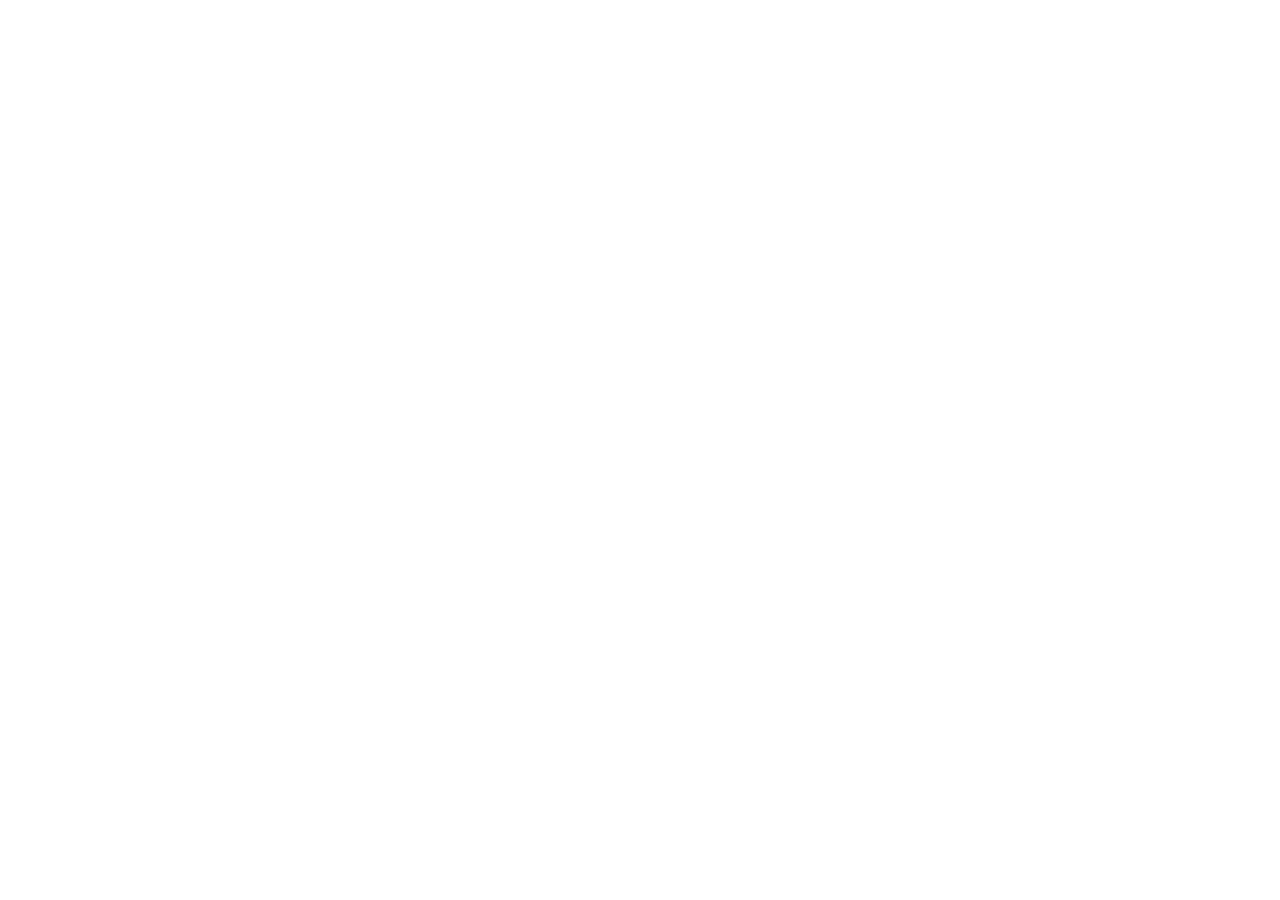
==== index.html @ 273b1010 "first commit" ====
<!DOCTYPE html>
<html lang="en">
<head>
    <meta charset="UTF-8">
    <meta name="viewport" content="width=device-width, initial-scale=1.0">
    <title>Barbearia João Angeiras</title>
</head>
<body>
    
</body>
</html>
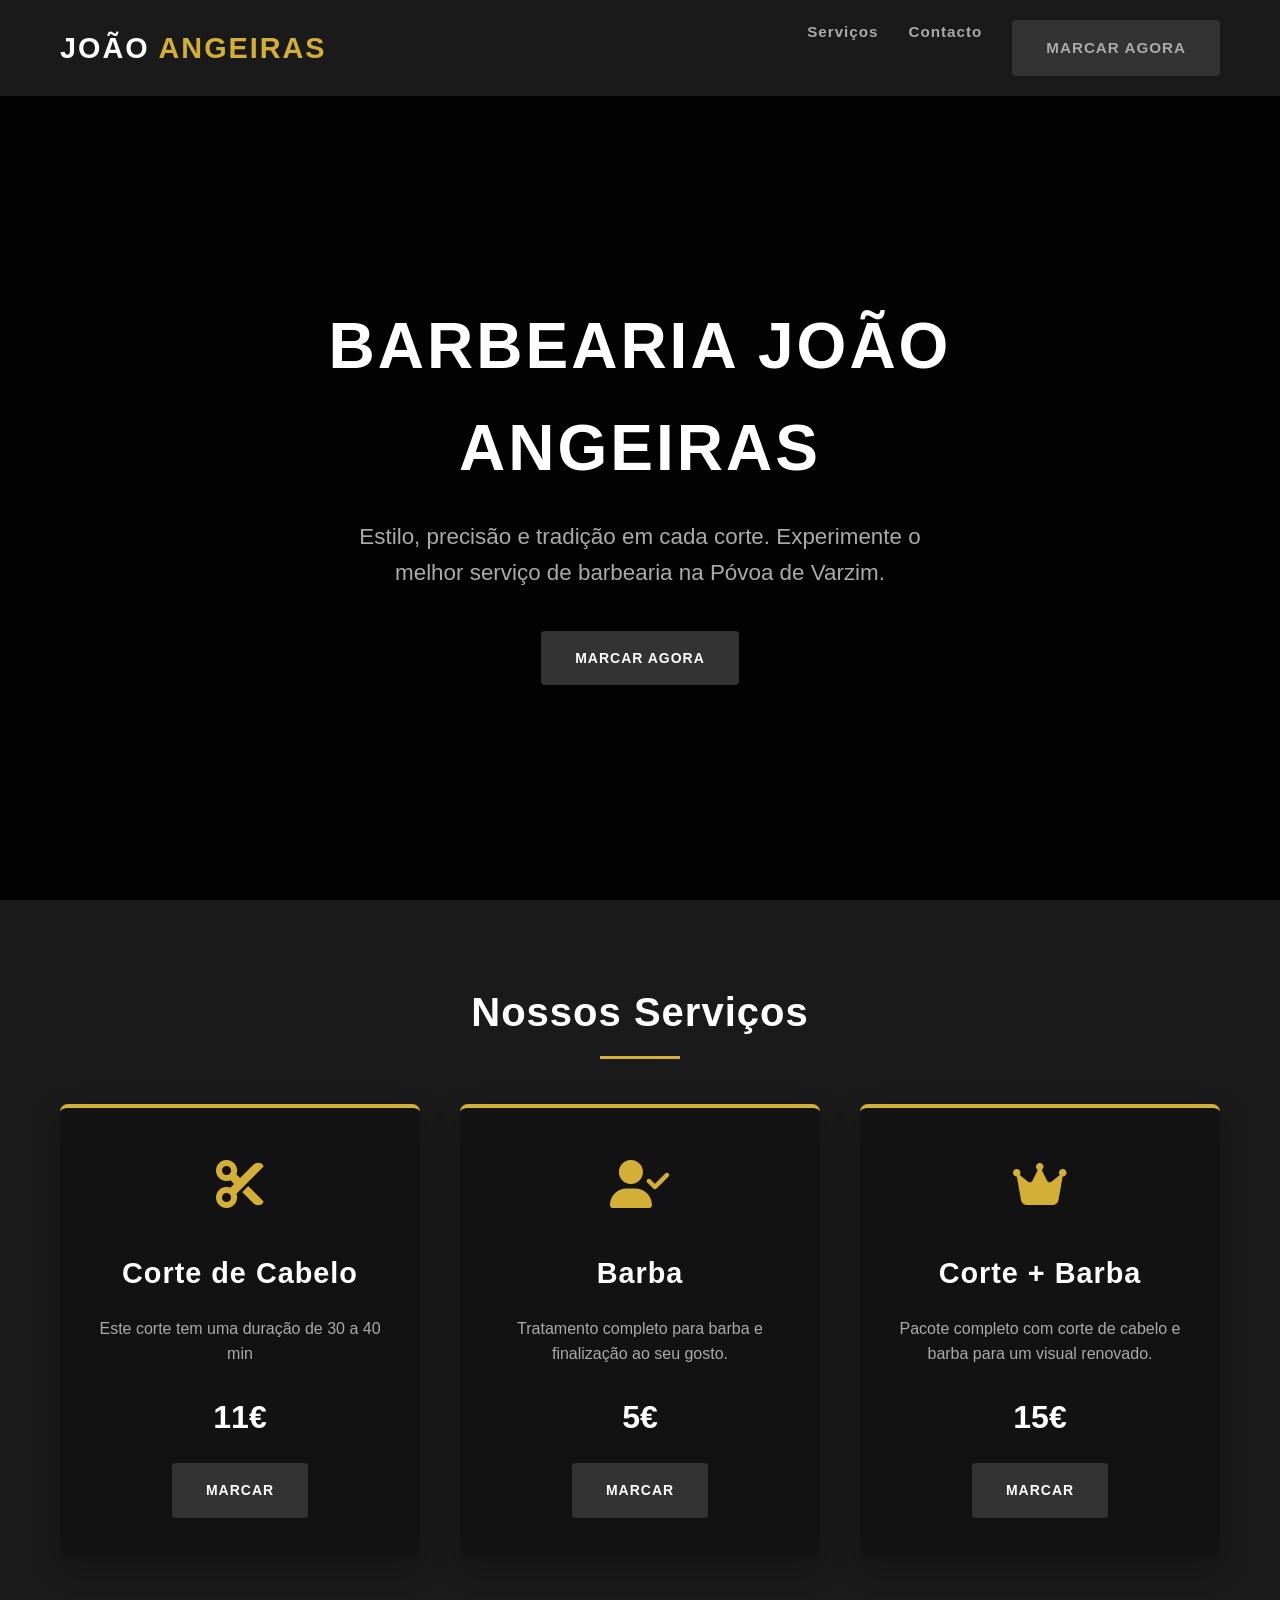
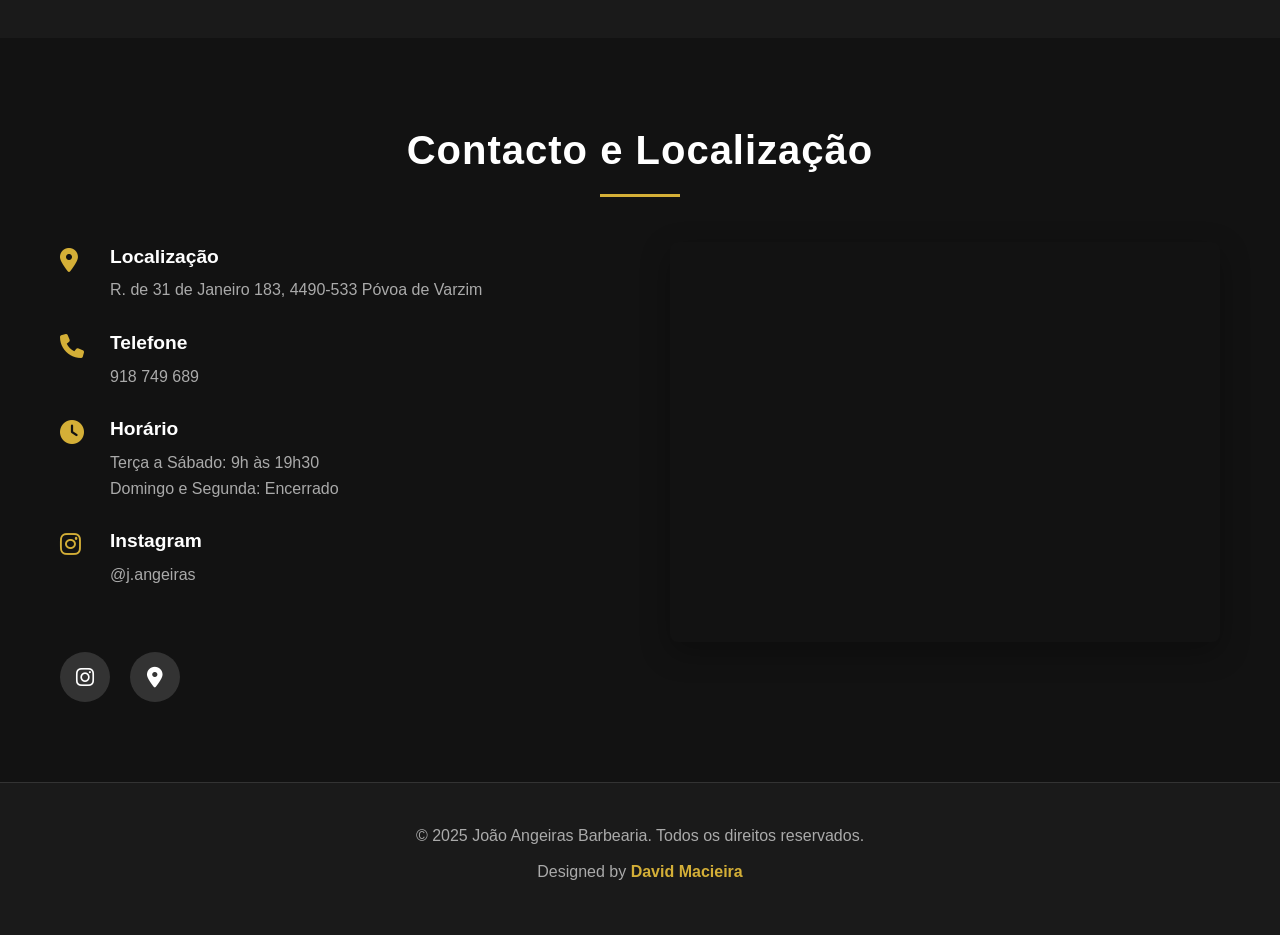
==== commit 75557788: "front end quase prompt" ====
--- a/index.html
+++ b/index.html
@@ -1,11 +1,598 @@
 <!DOCTYPE html>
-<html lang="en">
+<html lang="pt-PT">
 <head>
-    <meta charset="UTF-8">
-    <meta name="viewport" content="width=device-width, initial-scale=1.0">
-    <title>Barbearia João Angeiras</title>
+  <meta charset="UTF-8">
+  <meta name="viewport" content="width=device-width, initial-scale=1.0">
+  <link rel="stylesheet" href="https://cdnjs.cloudflare.com/ajax/libs/font-awesome/6.4.0/css/all.min.css">
+  <title>João Angeiras - Barbearia Premium</title>
+  <style>
+    /* Reset e estilos gerais */
+    * {
+      margin: 0;
+      padding: 0;
+      box-sizing: border-box;
+      font-family: 'Segoe UI', Tahoma, Geneva, Verdana, sans-serif;
+    }
+
+    :root {
+      --primary-black: #121212;
+      --secondary-black: #1a1a1a;
+      --accent-gray: #333333;
+      --light-gray: #555555;
+      --text-gray: #aaaaaa;
+      --pure-white: #ffffff;
+      --gold-accent: #d4af37;
+    }
+
+    html {
+      scroll-behavior: smooth;
+    }
+
+    body {
+      background-color: var(--primary-black);
+      color: var(--pure-white);
+      line-height: 1.6;
+      overflow-x: hidden;
+    }
+
+    h1, h2, h3 {
+      font-weight: 700;
+      letter-spacing: 1px;
+    }
+
+    section {
+      padding: 80px 20px;
+    }
+
+    .container {
+      max-width: 1200px;
+      margin: 0 auto;
+      padding: 0 20px;
+    }
+
+    .btn {
+      display: inline-block;
+      background-color: var(--accent-gray);
+      color: var(--pure-white);
+      padding: 14px 32px;
+      border-radius: 4px;
+      text-decoration: none;
+      font-weight: 600;
+      letter-spacing: 1px;
+      transition: all 0.3s ease;
+      border: 2px solid transparent;
+      text-transform: uppercase;
+      font-size: 14px;
+    }
+
+    .btn:hover {
+      background-color: var(--pure-white);
+      color: var(--primary-black);
+      transform: translateY(-3px);
+      box-shadow: 0 10px 20px rgba(0, 0, 0, 0.2);
+    }
+
+    .section-title {
+      text-align: center;
+      margin-bottom: 60px;
+      position: relative;
+      font-size: 2.5rem;
+    }
+
+    .section-title::after {
+      content: '';
+      position: absolute;
+      width: 80px;
+      height: 3px;
+      background-color: var(--gold-accent);
+      bottom: -15px;
+      left: 50%;
+      transform: translateX(-50%);
+    }
+
+    /* Navbar */
+    nav {
+      background-color: var(--secondary-black);
+      position: fixed;
+      top: 0;
+      width: 100%;
+      z-index: 1000;
+      box-shadow: 0 4px 12px rgba(0, 0, 0, 0.1);
+    }
+
+    nav .container {
+      display: flex;
+      justify-content: space-between;
+      align-items: center;
+      padding: 20px;
+    }
+
+    .logo {
+      font-size: 1.8rem;
+      font-weight: 700;
+      color: var(--pure-white);
+      text-decoration: none;
+      letter-spacing: 2px;
+    }
+
+    .logo span {
+      color: var(--gold-accent);
+    }
+
+    .nav-links {
+      display: flex;
+      gap: 30px;
+    }
+
+    .nav-links a {
+      color: var(--text-gray);
+      text-decoration: none;
+      font-weight: 600;
+      letter-spacing: 1px;
+      transition: color 0.3s ease;
+      font-size: 0.95rem;
+    }
+
+    .nav-links a:hover {
+      color: var(--pure-white);
+    }
+
+    .mobile-menu-btn {
+      display: none;
+      background: none;
+      border: none;
+      color: var(--pure-white);
+      font-size: 1.5rem;
+      cursor: pointer;
+    }
+
+    /* Header/Hero */
+    header {
+      background: linear-gradient(rgba(0, 0, 0, 0.85), rgba(0, 0, 0, 0.9)), 
+                  url('https://images.unsplash.com/photo-1585747860715-2ba37e788b70?ixlib=rb-4.0.3&ixid=M3wxMjA3fDB8MHxwaG90by1wYWdlfHx8fGVufDB8fHx8fA%3D%3D&auto=format&fit=crop&w=1474&q=80');
+      background-size: cover;
+      background-position: center;
+      height: 100vh;
+      display: flex;
+      align-items: center;
+      justify-content: center;
+      text-align: center;
+      padding-top: 80px;
+    }
+
+    .hero-content {
+      max-width: 800px;
+      padding: 0 20px;
+    }
+
+    .hero-content h1 {
+      font-size: 4rem;
+      margin-bottom: 20px;
+      letter-spacing: 3px;
+      text-transform: uppercase;
+    }
+
+    .hero-content p {
+      font-size: 1.4rem;
+      color: var(--text-gray);
+      margin-bottom: 40px;
+      max-width: 600px;
+      margin-left: auto;
+      margin-right: auto;
+    }
+
+    /* Serviços */
+    #servicos {
+      background-color: var(--secondary-black);
+    }
+
+    .services-grid {
+      display: grid;
+      grid-template-columns: repeat(auto-fit, minmax(300px, 1fr));
+      gap: 40px;
+    }
+
+    .service-card {
+      background-color: var(--primary-black);
+      border-radius: 8px;
+      overflow: hidden;
+      transition: transform 0.4s ease;
+      box-shadow: 0 10px 30px rgba(0, 0, 0, 0.2);
+      text-align: center;
+      padding: 40px 30px;
+      border-top: 4px solid var(--gold-accent);
+    }
+
+    .service-card:hover {
+      transform: translateY(-15px);
+    }
+
+    .service-icon {
+      font-size: 3rem;
+      color: var(--gold-accent);
+      margin-bottom: 25px;
+    }
+
+    .service-card h3 {
+      font-size: 1.8rem;
+      margin-bottom: 20px;
+    }
+
+    .service-card p {
+      color: var(--text-gray);
+      margin-bottom: 25px;
+    }
+
+    .service-price {
+      font-size: 2rem;
+      color: var(--pure-white);
+      font-weight: 700;
+      margin-bottom: 20px;
+    }
+
+    /* Contato */
+    #contato {
+      background-color: var(--primary-black);
+    }
+
+    .contact-wrapper {
+      display: grid;
+      grid-template-columns: repeat(auto-fit, minmax(300px, 1fr));
+      gap: 60px;
+    }
+
+    .contact-info {
+      display: flex;
+      flex-direction: column;
+      gap: 25px;
+    }
+
+    .contact-item {
+      display: flex;
+      align-items: flex-start;
+      gap: 20px;
+    }
+
+    .contact-icon {
+      font-size: 1.5rem;
+      color: var(--gold-accent);
+      width: 30px;
+    }
+
+    .contact-text h4 {
+      margin-bottom: 5px;
+      font-size: 1.2rem;
+    }
+
+    .contact-text p {
+      color: var(--text-gray);
+    }
+
+    .map-container {
+      border-radius: 8px;
+      overflow: hidden;
+      box-shadow: 0 10px 30px rgba(0, 0, 0, 0.3);
+      height: 400px;
+    }
+
+    .map-container iframe {
+      width: 100%;
+      height: 100%;
+      border: none;
+    }
+
+    .social-links {
+      display: flex;
+      gap: 20px;
+      margin-top: 40px;
+    }
+
+    .social-links a {
+      display: inline-flex;
+      align-items: center;
+      justify-content: center;
+      width: 50px;
+      height: 50px;
+      background-color: var(--accent-gray);
+      border-radius: 50%;
+      color: var(--pure-white);
+      font-size: 1.3rem;
+      transition: all 0.3s ease;
+      text-decoration: none;
+    }
+
+    .social-links a:hover {
+      background-color: var(--gold-accent);
+      transform: translateY(-5px);
+    }
+
+    /* Footer */
+    footer {
+      background-color: var(--secondary-black);
+      padding: 40px 20px;
+      text-align: center;
+      border-top: 1px solid var(--accent-gray);
+    }
+
+    footer p {
+      color: var(--text-gray);
+      margin-bottom: 10px;
+    }
+
+    footer a {
+      color: var(--gold-accent);
+      text-decoration: none;
+      font-weight: 600;
+      transition: color 0.3s ease;
+    }
+
+    footer a:hover {
+      color: var(--pure-white);
+      text-decoration: underline;
+    }
+
+    /* Responsividade */
+    @media (max-width: 992px) {
+      .hero-content h1 {
+        font-size: 3rem;
+      }
+
+      .section-title {
+        font-size: 2.2rem;
+      }
+    }
+
+    @media (max-width: 768px) {
+      .nav-links {
+        position: fixed;
+        top: 70px;
+        left: 0;
+        background-color: var(--secondary-black);
+        width: 100%;
+        flex-direction: column;
+        align-items: center;
+        padding: 20px 0;
+        gap: 0;
+        transform: translateY(-100%);
+        opacity: 0;
+        transition: all 0.3s ease;
+        box-shadow: 0 10px 15px rgba(0, 0, 0, 0.1);
+        z-index: 999;
+      }
+
+      .nav-links.active {
+        transform: translateY(0);
+        opacity: 1;
+      }
+
+      .nav-links a {
+        padding: 15px;
+        width: 100%;
+        text-align: center;
+        border-bottom: 1px solid var(--accent-gray);
+      }
+
+      .mobile-menu-btn {
+        display: block;
+      }
+
+      .hero-content h1 {
+        font-size: 2.5rem;
+      }
+
+      .hero-content p {
+        font-size: 1.2rem;
+      }
+
+      .section-title {
+        font-size: 2rem;
+      }
+
+      section {
+        padding: 60px 20px;
+      }
+    }
+
+    @media (max-width: 576px) {
+      .hero-content h1 {
+        font-size: 2rem;
+      }
+
+      .service-card {
+        padding: 30px 20px;
+      }
+
+      .contact-wrapper {
+        gap: 40px;
+      }
+    }
+  </style>
 </head>
 <body>
+  <!-- Navbar -->
+  <nav>
+    <div class="container">
+      <a href="#" class="logo">JOÃO <span>ANGEIRAS</span></a>
+      <button class="mobile-menu-btn" id="mobileMenuBtn">
+        <i class="fas fa-bars"></i>
+      </button>
+      <div class="nav-links" id="navLinks">
+        <a href="#servicos">Serviços</a>
+        <a href="#contato">Contacto</a>
+        <a href="#contato" class="btn">Marcar Agora</a>
+      </div>
+    </div>
+  </nav>
+
+  <!-- Hero / Cabeçalho -->
+  <header>
+    <div class="hero-content">
+      <h1>Barbearia João Angeiras</h1>
+      <p>Estilo, precisão e tradição em cada corte. Experimente o melhor serviço de barbearia na Póvoa de Varzim.</p>
+      <a href="#contato" class="btn">Marcar Agora</a>
+    </div>
+  </header>
+
+  <!-- Serviços -->
+  <section id="servicos">
+    <div class="container">
+      <h2 class="section-title">Nossos Serviços</h2>
+      <div class="services-grid">
+        <div class="service-card">
+          <div class="service-icon">
+            <i class="fas fa-cut"></i>
+          </div>
+          <h3>Corte de Cabelo</h3>
+          <p>Este corte tem uma duração de 30 a 40 min</p>
+          <div class="service-price">11€</div>
+          <a href="#contato" class="btn">Marcar</a>
+        </div>
+
+        <div class="service-card">
+          <div class="service-icon">
+            <i class="fas fa-user-check"></i>
+          </div>
+          <h3>Barba</h3>
+          <p>Tratamento completo para barba e finalização ao seu gosto.</p>
+          <div class="service-price">5€</div>
+          <a href="#contato" class="btn">Marcar</a>
+        </div>
+
+        <div class="service-card">
+          <div class="service-icon">
+            <i class="fas fa-crown"></i>
+          </div>
+          <h3>Corte + Barba</h3>
+          <p>Pacote completo com corte de cabelo e barba para um visual renovado.</p>
+          <div class="service-price">15€</div>
+          <a href="#contato" class="btn">Marcar</a>
+        </div>
+      </div>
+    </div>
+  </section>
+
+  <!-- Contato -->
+  <section id="contato">
+    <div class="container">
+      <h2 class="section-title">Contacto e Localização</h2>
+      <div class="contact-wrapper">
+        <div class="contact-info">
+          <div class="contact-item">
+            <div class="contact-icon">
+              <i class="fas fa-location-dot"></i>
+            </div>
+            <div class="contact-text">
+              <h4>Localização</h4>
+              <p>R. de 31 de Janeiro 183, 4490-533 Póvoa de Varzim</p>
+            </div>
+          </div>
+
+          <div class="contact-item">
+            <div class="contact-icon">
+              <i class="fas fa-phone"></i>
+            </div>
+            <div class="contact-text">
+              <h4>Telefone</h4>
+              <p>918 749 689</p>
+            </div>
+          </div>
+
+          <div class="contact-item">
+            <div class="contact-icon">
+              <i class="fas fa-clock"></i>
+            </div>
+            <div class="contact-text">
+              <h4>Horário</h4>
+              <p>Terça a Sábado: 9h às 19h30</p>
+              <p>Domingo e Segunda: Encerrado</p>
+            </div>
+          </div>
+
+          <div class="contact-item">
+            <div class="contact-icon">
+              <i class="fab fa-instagram"></i>
+            </div>
+            <div class="contact-text">
+              <h4>Instagram</h4>
+              <p>@j.angeiras</p>
+            </div>
+          </div>
+
+          <div class="social-links">
+            <a href="https://instagram.com/j.angeiras" target="_blank">
+              <i class="fab fa-instagram"></i>
+            </a>
+            <a href="https://maps.google.com/?q=R.+de+31+de+Janeiro+183,+4490-533+Póvoa+de+Varzim" target="_blank">
+              <i class="fas fa-map-marker-alt"></i>
+            </a>
+          </div>
+        </div>
+
+        <div class="map-container">
+          <!-- Mapa do Google Maps -->
+          <iframe src="https://www.google.com/maps/embed?pb=!1m18!1m12!1m3!1d2990.390245761615!2d-8.761722284320462!3d41.44417897925871!2m3!1f0!2f0!3f0!3m2!1i1024!2i768!4f13.1!3m3!1m2!1s0xd24449ecb6a9c9d%3A0x8d3c00c5b5a4e4b0!2sR.%20de%2031%20de%20Janeiro%20183%2C%204490-533%20P%C3%B3voa%20de%20Varzim!5e0!3m2!1spt-PT!2spt!4v1649788392348!5m2!1spt-PT!2spt" allowfullscreen="" loading="lazy"></iframe>
+        </div>
+      </div>
+    </div>
+  </section>
+
+  <!-- Footer -->
+  <footer>
+    <div class="container">
+      <p>© 2025 João Angeiras Barbearia. Todos os direitos reservados.</p>
+      <p>Designed by <a href="https://www.linkedin.com/in/david-macieira-5791a2321/" target="_blank">David Macieira</a></p>
+    </div>
+  </footer>
+
+  <script>
+    // Menu mobile
+    const mobileMenuBtn = document.getElementById('mobileMenuBtn');
+    const navLinks = document.getElementById('navLinks');
     
+    mobileMenuBtn.addEventListener('click', () => {
+      navLinks.classList.toggle('active');
+      mobileMenuBtn.innerHTML = navLinks.classList.contains('active') 
+        ? '<i class="fas fa-times"></i>' 
+        : '<i class="fas fa-bars"></i>';
+    });
+    
+    // Fechar menu ao clicar num link
+    document.querySelectorAll('.nav-links a').forEach(link => {
+      link.addEventListener('click', () => {
+        navLinks.classList.remove('active');
+        mobileMenuBtn.innerHTML = '<i class="fas fa-bars"></i>';
+      });
+    });
+    
+    // Efeito de scroll suave para links internos
+    document.querySelectorAll('a[href^="#"]').forEach(anchor => {
+      anchor.addEventListener('click', function(e) {
+        e.preventDefault();
+        
+        const targetId = this.getAttribute('href');
+        if(targetId === '#') return;
+        
+        const targetElement = document.querySelector(targetId);
+        if(targetElement) {
+          window.scrollTo({
+            top: targetElement.offsetTop - 80,
+            behavior: 'smooth'
+          });
+        }
+      });
+    });
+    
+    // Efeito de navbar ao fazer scroll
+    window.addEventListener('scroll', () => {
+      const nav = document.querySelector('nav');
+      if (window.scrollY > 50) {
+        nav.style.backgroundColor = 'rgba(18, 18, 18, 0.95)';
+        nav.style.backdropFilter = 'blur(10px)';
+      } else {
+        nav.style.backgroundColor = 'var(--secondary-black)';
+        nav.style.backdropFilter = 'none';
+      }
+    });
+  </script>
 </body>
 </html>
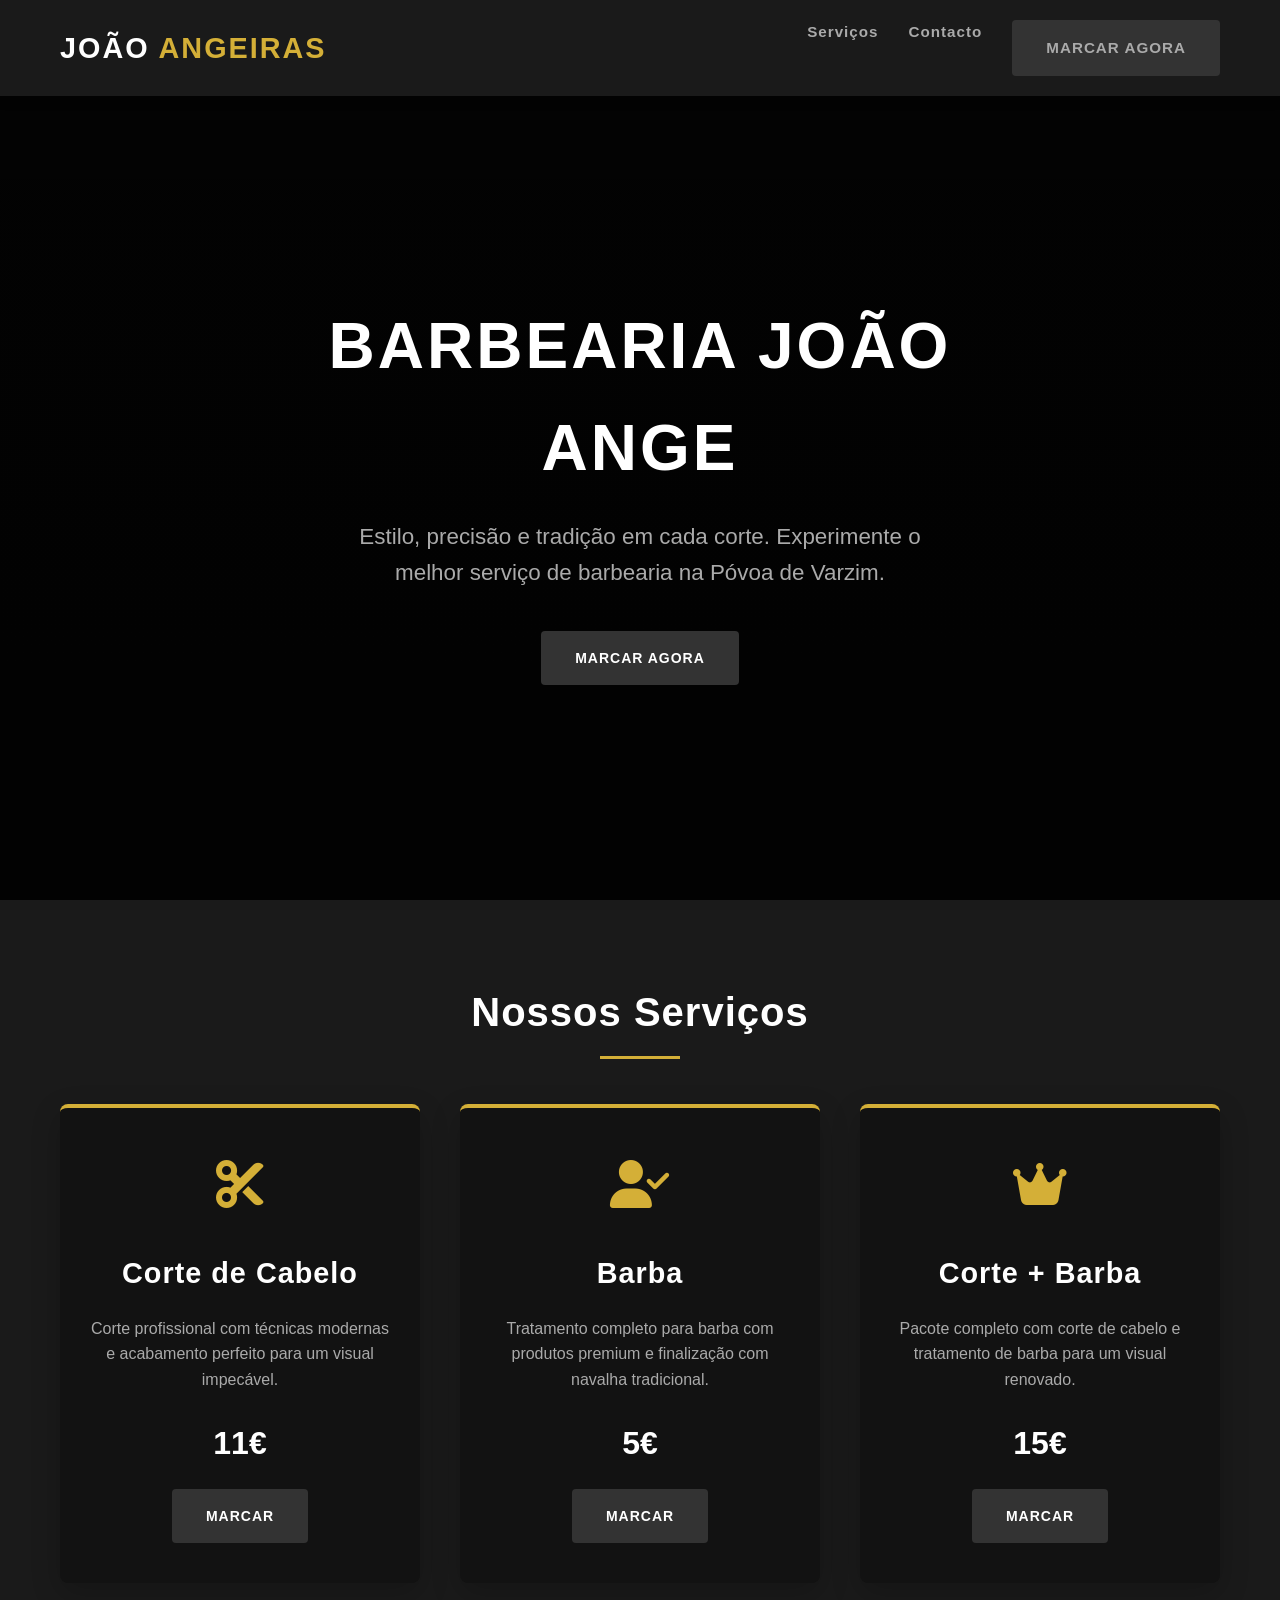
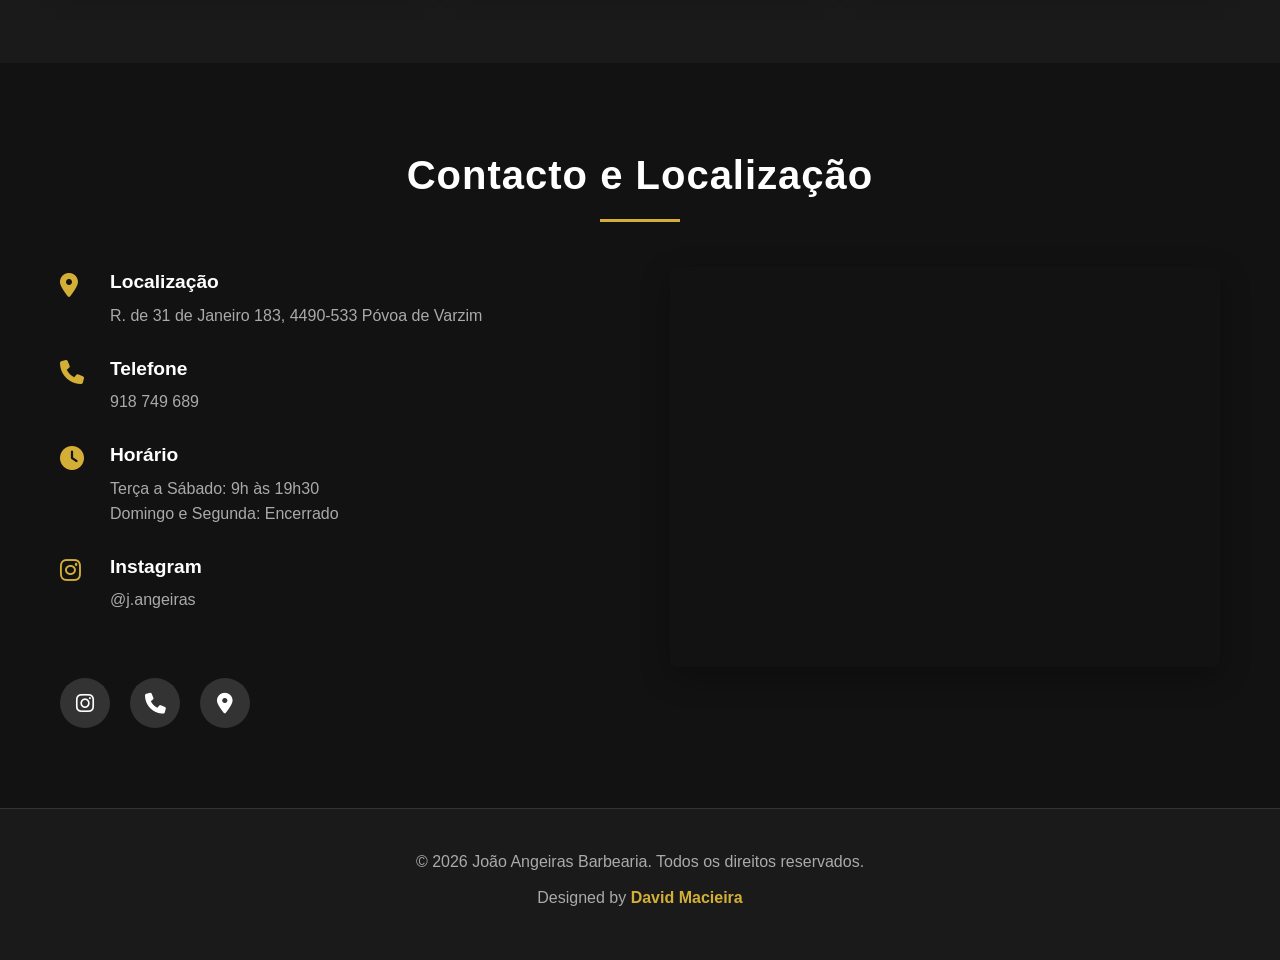
==== commit 67c3939b: "comecar o php" ====
--- a/index.html
+++ b/index.html
@@ -4,409 +4,8 @@
   <meta charset="UTF-8">
   <meta name="viewport" content="width=device-width, initial-scale=1.0">
   <link rel="stylesheet" href="https://cdnjs.cloudflare.com/ajax/libs/font-awesome/6.4.0/css/all.min.css">
-  <title>João Angeiras - Barbearia Premium</title>
-  <style>
-    /* Reset e estilos gerais */
-    * {
-      margin: 0;
-      padding: 0;
-      box-sizing: border-box;
-      font-family: 'Segoe UI', Tahoma, Geneva, Verdana, sans-serif;
-    }
-
-    :root {
-      --primary-black: #121212;
-      --secondary-black: #1a1a1a;
-      --accent-gray: #333333;
-      --light-gray: #555555;
-      --text-gray: #aaaaaa;
-      --pure-white: #ffffff;
-      --gold-accent: #d4af37;
-    }
-
-    html {
-      scroll-behavior: smooth;
-    }
-
-    body {
-      background-color: var(--primary-black);
-      color: var(--pure-white);
-      line-height: 1.6;
-      overflow-x: hidden;
-    }
-
-    h1, h2, h3 {
-      font-weight: 700;
-      letter-spacing: 1px;
-    }
-
-    section {
-      padding: 80px 20px;
-    }
-
-    .container {
-      max-width: 1200px;
-      margin: 0 auto;
-      padding: 0 20px;
-    }
-
-    .btn {
-      display: inline-block;
-      background-color: var(--accent-gray);
-      color: var(--pure-white);
-      padding: 14px 32px;
-      border-radius: 4px;
-      text-decoration: none;
-      font-weight: 600;
-      letter-spacing: 1px;
-      transition: all 0.3s ease;
-      border: 2px solid transparent;
-      text-transform: uppercase;
-      font-size: 14px;
-    }
-
-    .btn:hover {
-      background-color: var(--pure-white);
-      color: var(--primary-black);
-      transform: translateY(-3px);
-      box-shadow: 0 10px 20px rgba(0, 0, 0, 0.2);
-    }
-
-    .section-title {
-      text-align: center;
-      margin-bottom: 60px;
-      position: relative;
-      font-size: 2.5rem;
-    }
-
-    .section-title::after {
-      content: '';
-      position: absolute;
-      width: 80px;
-      height: 3px;
-      background-color: var(--gold-accent);
-      bottom: -15px;
-      left: 50%;
-      transform: translateX(-50%);
-    }
-
-    /* Navbar */
-    nav {
-      background-color: var(--secondary-black);
-      position: fixed;
-      top: 0;
-      width: 100%;
-      z-index: 1000;
-      box-shadow: 0 4px 12px rgba(0, 0, 0, 0.1);
-    }
-
-    nav .container {
-      display: flex;
-      justify-content: space-between;
-      align-items: center;
-      padding: 20px;
-    }
-
-    .logo {
-      font-size: 1.8rem;
-      font-weight: 700;
-      color: var(--pure-white);
-      text-decoration: none;
-      letter-spacing: 2px;
-    }
-
-    .logo span {
-      color: var(--gold-accent);
-    }
-
-    .nav-links {
-      display: flex;
-      gap: 30px;
-    }
-
-    .nav-links a {
-      color: var(--text-gray);
-      text-decoration: none;
-      font-weight: 600;
-      letter-spacing: 1px;
-      transition: color 0.3s ease;
-      font-size: 0.95rem;
-    }
-
-    .nav-links a:hover {
-      color: var(--pure-white);
-    }
-
-    .mobile-menu-btn {
-      display: none;
-      background: none;
-      border: none;
-      color: var(--pure-white);
-      font-size: 1.5rem;
-      cursor: pointer;
-    }
-
-    /* Header/Hero */
-    header {
-      background: linear-gradient(rgba(0, 0, 0, 0.85), rgba(0, 0, 0, 0.9)), 
-                  url('https://images.unsplash.com/photo-1585747860715-2ba37e788b70?ixlib=rb-4.0.3&ixid=M3wxMjA3fDB8MHxwaG90by1wYWdlfHx8fGVufDB8fHx8fA%3D%3D&auto=format&fit=crop&w=1474&q=80');
-      background-size: cover;
-      background-position: center;
-      height: 100vh;
-      display: flex;
-      align-items: center;
-      justify-content: center;
-      text-align: center;
-      padding-top: 80px;
-    }
-
-    .hero-content {
-      max-width: 800px;
-      padding: 0 20px;
-    }
-
-    .hero-content h1 {
-      font-size: 4rem;
-      margin-bottom: 20px;
-      letter-spacing: 3px;
-      text-transform: uppercase;
-    }
-
-    .hero-content p {
-      font-size: 1.4rem;
-      color: var(--text-gray);
-      margin-bottom: 40px;
-      max-width: 600px;
-      margin-left: auto;
-      margin-right: auto;
-    }
-
-    /* Serviços */
-    #servicos {
-      background-color: var(--secondary-black);
-    }
-
-    .services-grid {
-      display: grid;
-      grid-template-columns: repeat(auto-fit, minmax(300px, 1fr));
-      gap: 40px;
-    }
-
-    .service-card {
-      background-color: var(--primary-black);
-      border-radius: 8px;
-      overflow: hidden;
-      transition: transform 0.4s ease;
-      box-shadow: 0 10px 30px rgba(0, 0, 0, 0.2);
-      text-align: center;
-      padding: 40px 30px;
-      border-top: 4px solid var(--gold-accent);
-    }
-
-    .service-card:hover {
-      transform: translateY(-15px);
-    }
-
-    .service-icon {
-      font-size: 3rem;
-      color: var(--gold-accent);
-      margin-bottom: 25px;
-    }
-
-    .service-card h3 {
-      font-size: 1.8rem;
-      margin-bottom: 20px;
-    }
-
-    .service-card p {
-      color: var(--text-gray);
-      margin-bottom: 25px;
-    }
-
-    .service-price {
-      font-size: 2rem;
-      color: var(--pure-white);
-      font-weight: 700;
-      margin-bottom: 20px;
-    }
-
-    /* Contato */
-    #contato {
-      background-color: var(--primary-black);
-    }
-
-    .contact-wrapper {
-      display: grid;
-      grid-template-columns: repeat(auto-fit, minmax(300px, 1fr));
-      gap: 60px;
-    }
-
-    .contact-info {
-      display: flex;
-      flex-direction: column;
-      gap: 25px;
-    }
-
-    .contact-item {
-      display: flex;
-      align-items: flex-start;
-      gap: 20px;
-    }
-
-    .contact-icon {
-      font-size: 1.5rem;
-      color: var(--gold-accent);
-      width: 30px;
-    }
-
-    .contact-text h4 {
-      margin-bottom: 5px;
-      font-size: 1.2rem;
-    }
-
-    .contact-text p {
-      color: var(--text-gray);
-    }
-
-    .map-container {
-      border-radius: 8px;
-      overflow: hidden;
-      box-shadow: 0 10px 30px rgba(0, 0, 0, 0.3);
-      height: 400px;
-    }
-
-    .map-container iframe {
-      width: 100%;
-      height: 100%;
-      border: none;
-    }
-
-    .social-links {
-      display: flex;
-      gap: 20px;
-      margin-top: 40px;
-    }
-
-    .social-links a {
-      display: inline-flex;
-      align-items: center;
-      justify-content: center;
-      width: 50px;
-      height: 50px;
-      background-color: var(--accent-gray);
-      border-radius: 50%;
-      color: var(--pure-white);
-      font-size: 1.3rem;
-      transition: all 0.3s ease;
-      text-decoration: none;
-    }
-
-    .social-links a:hover {
-      background-color: var(--gold-accent);
-      transform: translateY(-5px);
-    }
-
-    /* Footer */
-    footer {
-      background-color: var(--secondary-black);
-      padding: 40px 20px;
-      text-align: center;
-      border-top: 1px solid var(--accent-gray);
-    }
-
-    footer p {
-      color: var(--text-gray);
-      margin-bottom: 10px;
-    }
-
-    footer a {
-      color: var(--gold-accent);
-      text-decoration: none;
-      font-weight: 600;
-      transition: color 0.3s ease;
-    }
-
-    footer a:hover {
-      color: var(--pure-white);
-      text-decoration: underline;
-    }
-
-    /* Responsividade */
-    @media (max-width: 992px) {
-      .hero-content h1 {
-        font-size: 3rem;
-      }
-
-      .section-title {
-        font-size: 2.2rem;
-      }
-    }
-
-    @media (max-width: 768px) {
-      .nav-links {
-        position: fixed;
-        top: 70px;
-        left: 0;
-        background-color: var(--secondary-black);
-        width: 100%;
-        flex-direction: column;
-        align-items: center;
-        padding: 20px 0;
-        gap: 0;
-        transform: translateY(-100%);
-        opacity: 0;
-        transition: all 0.3s ease;
-        box-shadow: 0 10px 15px rgba(0, 0, 0, 0.1);
-        z-index: 999;
-      }
-
-      .nav-links.active {
-        transform: translateY(0);
-        opacity: 1;
-      }
-
-      .nav-links a {
-        padding: 15px;
-        width: 100%;
-        text-align: center;
-        border-bottom: 1px solid var(--accent-gray);
-      }
-
-      .mobile-menu-btn {
-        display: block;
-      }
-
-      .hero-content h1 {
-        font-size: 2.5rem;
-      }
-
-      .hero-content p {
-        font-size: 1.2rem;
-      }
-
-      .section-title {
-        font-size: 2rem;
-      }
-
-      section {
-        padding: 60px 20px;
-      }
-    }
-
-    @media (max-width: 576px) {
-      .hero-content h1 {
-        font-size: 2rem;
-      }
-
-      .service-card {
-        padding: 30px 20px;
-      }
-
-      .contact-wrapper {
-        gap: 40px;
-      }
-    }
-  </style>
+  <link rel="stylesheet" href="css/style.css">
+  <title>João Angeiras - Barbearia </title>
 </head>
 <body>
   <!-- Navbar -->
@@ -419,17 +18,16 @@
       <div class="nav-links" id="navLinks">
         <a href="#servicos">Serviços</a>
         <a href="#contato">Contacto</a>
-        <a href="#contato" class="btn">Marcar Agora</a>
+        <a href="" class="btn">Marcar Agora</a>
       </div>
     </div>
   </nav>
-
   <!-- Hero / Cabeçalho -->
   <header>
     <div class="hero-content">
       <h1>Barbearia João Angeiras</h1>
       <p>Estilo, precisão e tradição em cada corte. Experimente o melhor serviço de barbearia na Póvoa de Varzim.</p>
-      <a href="#contato" class="btn">Marcar Agora</a>
+      <a href="" class="btn">Marcar Agora</a>
     </div>
   </header>
 
@@ -443,9 +41,9 @@
             <i class="fas fa-cut"></i>
           </div>
           <h3>Corte de Cabelo</h3>
-          <p>Este corte tem uma duração de 30 a 40 min</p>
+          <p>Corte profissional com técnicas modernas e acabamento perfeito para um visual impecável.</p>
           <div class="service-price">11€</div>
-          <a href="#contato" class="btn">Marcar</a>
+          <a href="" class="btn">Marcar</a>
         </div>
 
         <div class="service-card">
@@ -453,9 +51,9 @@
             <i class="fas fa-user-check"></i>
           </div>
           <h3>Barba</h3>
-          <p>Tratamento completo para barba e finalização ao seu gosto.</p>
+          <p>Tratamento completo para barba com produtos premium e finalização com navalha tradicional.</p>
           <div class="service-price">5€</div>
-          <a href="#contato" class="btn">Marcar</a>
+          <a href="" class="btn">Marcar</a>
         </div>
 
         <div class="service-card">
@@ -463,9 +61,9 @@
             <i class="fas fa-crown"></i>
           </div>
           <h3>Corte + Barba</h3>
-          <p>Pacote completo com corte de cabelo e barba para um visual renovado.</p>
+          <p>Pacote completo com corte de cabelo e tratamento de barba para um visual renovado.</p>
           <div class="service-price">15€</div>
-          <a href="#contato" class="btn">Marcar</a>
+          <a href="" class="btn">Marcar</a>
         </div>
       </div>
     </div>
@@ -522,6 +120,9 @@
             <a href="https://instagram.com/j.angeiras" target="_blank">
               <i class="fab fa-instagram"></i>
             </a>
+            <a href="tel:+351918749689">
+              <i class="fas fa-phone"></i>
+            </a>
             <a href="https://maps.google.com/?q=R.+de+31+de+Janeiro+183,+4490-533+Póvoa+de+Varzim" target="_blank">
               <i class="fas fa-map-marker-alt"></i>
             </a>
@@ -539,60 +140,10 @@
   <!-- Footer -->
   <footer>
     <div class="container">
-      <p>© 2025 João Angeiras Barbearia. Todos os direitos reservados.</p>
+      <p>© <span id="currentYear"></span> João Angeiras Barbearia. Todos os direitos reservados.</p>
       <p>Designed by <a href="https://www.linkedin.com/in/david-macieira-5791a2321/" target="_blank">David Macieira</a></p>
     </div>
   </footer>
-
-  <script>
-    // Menu mobile
-    const mobileMenuBtn = document.getElementById('mobileMenuBtn');
-    const navLinks = document.getElementById('navLinks');
-    
-    mobileMenuBtn.addEventListener('click', () => {
-      navLinks.classList.toggle('active');
-      mobileMenuBtn.innerHTML = navLinks.classList.contains('active') 
-        ? '<i class="fas fa-times"></i>' 
-        : '<i class="fas fa-bars"></i>';
-    });
-    
-    // Fechar menu ao clicar num link
-    document.querySelectorAll('.nav-links a').forEach(link => {
-      link.addEventListener('click', () => {
-        navLinks.classList.remove('active');
-        mobileMenuBtn.innerHTML = '<i class="fas fa-bars"></i>';
-      });
-    });
-    
-    // Efeito de scroll suave para links internos
-    document.querySelectorAll('a[href^="#"]').forEach(anchor => {
-      anchor.addEventListener('click', function(e) {
-        e.preventDefault();
-        
-        const targetId = this.getAttribute('href');
-        if(targetId === '#') return;
-        
-        const targetElement = document.querySelector(targetId);
-        if(targetElement) {
-          window.scrollTo({
-            top: targetElement.offsetTop - 80,
-            behavior: 'smooth'
-          });
-        }
-      });
-    });
-    
-    // Efeito de navbar ao fazer scroll
-    window.addEventListener('scroll', () => {
-      const nav = document.querySelector('nav');
-      if (window.scrollY > 50) {
-        nav.style.backgroundColor = 'rgba(18, 18, 18, 0.95)';
-        nav.style.backdropFilter = 'blur(10px)';
-      } else {
-        nav.style.backgroundColor = 'var(--secondary-black)';
-        nav.style.backdropFilter = 'none';
-      }
-    });
-  </script>
+  <script src="js/main.js"></script>
 </body>
 </html>
--- a/css/style.css
+++ b/css/style.css
@@ -0,0 +1,412 @@
+/* Reset e estilos gerais */
+* {
+  margin: 0;
+  padding: 0;
+  box-sizing: border-box;
+  font-family: 'Segoe UI', Tahoma, Geneva, Verdana, sans-serif;
+}
+
+:root {
+  --primary-black: #121212;
+  --secondary-black: #1a1a1a;
+  --accent-gray: #333333;
+  --light-gray: #555555;
+  --text-gray: #aaaaaa;
+  --pure-white: #ffffff;
+  --gold-accent: #d4af37;
+}
+
+html {
+  scroll-behavior: smooth;
+}
+
+body {
+  background-color: var(--primary-black);
+  color: var(--pure-white);
+  line-height: 1.6;
+  overflow-x: hidden;
+}
+
+h1, h2, h3 {
+  font-weight: 700;
+  letter-spacing: 1px;
+}
+
+section {
+  padding: 80px 20px;
+}
+
+.container {
+  max-width: 1200px;
+  margin: 0 auto;
+  padding: 0 20px;
+}
+
+.btn {
+  display: inline-block;
+  background-color: var(--accent-gray);
+  color: var(--pure-white);
+  padding: 14px 32px;
+  border-radius: 4px;
+  text-decoration: none;
+  font-weight: 600;
+  letter-spacing: 1px;
+  transition: all 0.3s ease;
+  border: 2px solid transparent;
+  text-transform: uppercase;
+  font-size: 14px;
+}
+
+.btn:hover {
+  background-color: var(--pure-white);
+  color: var(--primary-black);
+  transform: translateY(-3px);
+  box-shadow: 0 10px 20px rgba(0, 0, 0, 0.2);
+}
+
+.section-title {
+  text-align: center;
+  margin-bottom: 60px;
+  position: relative;
+  font-size: 2.5rem;
+}
+
+.section-title::after {
+  content: '';
+  position: absolute;
+  width: 80px;
+  height: 3px;
+  background-color: var(--gold-accent);
+  bottom: -15px;
+  left: 50%;
+  transform: translateX(-50%);
+}
+
+/* Navbar */
+nav {
+  background-color: var(--secondary-black);
+  position: fixed;
+  top: 0;
+  width: 100%;
+  z-index: 1000;
+  box-shadow: 0 4px 12px rgba(0, 0, 0, 0.1);
+  transition: all 0.3s ease;
+}
+
+nav .container {
+  display: flex;
+  justify-content: space-between;
+  align-items: center;
+  padding: 20px;
+}
+
+.logo {
+  font-size: 1.8rem;
+  font-weight: 700;
+  color: var(--pure-white);
+  text-decoration: none;
+  letter-spacing: 2px;
+}
+
+.logo span {
+  color: var(--gold-accent);
+}
+
+.nav-links {
+  display: flex;
+  gap: 30px;
+}
+
+.nav-links a {
+  color: var(--text-gray);
+  text-decoration: none;
+  font-weight: 600;
+  letter-spacing: 1px;
+  transition: color 0.3s ease;
+  font-size: 0.95rem;
+}
+
+.nav-links a:hover {
+  color: var(--pure-white);
+}
+
+.mobile-menu-btn {
+  display: none;
+  background: none;
+  border: none;
+  color: var(--pure-white);
+  font-size: 1.5rem;
+  cursor: pointer;
+  z-index: 1001;
+}
+
+/* Header/Hero */
+header {
+  background: linear-gradient(rgba(0, 0, 0, 0.85), rgba(0, 0, 0, 0.9)), 
+              url('https://images.unsplash.com/photo-1585747860715-2ba37e788b70?ixlib=rb-4.0.3&ixid=M3wxMjA3fDB8MHxwaG90by1wYWdlfHx8fGVufDB8fHx8fA%3D%3D&auto=format&fit=crop&w=1474&q=80');
+  background-size: cover;
+  background-position: center;
+  height: 100vh;
+  display: flex;
+  align-items: center;
+  justify-content: center;
+  text-align: center;
+  padding-top: 80px;
+}
+
+.hero-content {
+  max-width: 800px;
+  padding: 0 20px;
+  animation: fadeIn 1.5s ease-out;
+}
+
+@keyframes fadeIn {
+  from { opacity: 0; transform: translateY(30px); }
+  to { opacity: 1; transform: translateY(0); }
+}
+
+.hero-content h1 {
+  font-size: 4rem;
+  margin-bottom: 20px;
+  letter-spacing: 3px;
+  text-transform: uppercase;
+}
+
+.hero-content p {
+  font-size: 1.4rem;
+  color: var(--text-gray);
+  margin-bottom: 40px;
+  max-width: 600px;
+  margin-left: auto;
+  margin-right: auto;
+}
+
+/* Serviços */
+#servicos {
+  background-color: var(--secondary-black);
+}
+
+.services-grid {
+  display: grid;
+  grid-template-columns: repeat(auto-fit, minmax(300px, 1fr));
+  gap: 40px;
+}
+
+.service-card {
+  background-color: var(--primary-black);
+  border-radius: 8px;
+  overflow: hidden;
+  transition: transform 0.4s ease, box-shadow 0.4s ease;
+  box-shadow: 0 10px 30px rgba(0, 0, 0, 0.2);
+  text-align: center;
+  padding: 40px 30px;
+  border-top: 4px solid var(--gold-accent);
+}
+
+.service-card:hover {
+  transform: translateY(-15px);
+  box-shadow: 0 20px 40px rgba(0, 0, 0, 0.3);
+}
+
+.service-icon {
+  font-size: 3rem;
+  color: var(--gold-accent);
+  margin-bottom: 25px;
+}
+
+.service-card h3 {
+  font-size: 1.8rem;
+  margin-bottom: 20px;
+}
+
+.service-card p {
+  color: var(--text-gray);
+  margin-bottom: 25px;
+}
+
+.service-price {
+  font-size: 2rem;
+  color: var(--pure-white);
+  font-weight: 700;
+  margin-bottom: 20px;
+}
+
+/* Contato */
+#contato {
+  background-color: var(--primary-black);
+}
+
+.contact-wrapper {
+  display: grid;
+  grid-template-columns: repeat(auto-fit, minmax(300px, 1fr));
+  gap: 60px;
+}
+
+.contact-info {
+  display: flex;
+  flex-direction: column;
+  gap: 25px;
+}
+
+.contact-item {
+  display: flex;
+  align-items: flex-start;
+  gap: 20px;
+}
+
+.contact-icon {
+  font-size: 1.5rem;
+  color: var(--gold-accent);
+  width: 30px;
+}
+
+.contact-text h4 {
+  margin-bottom: 5px;
+  font-size: 1.2rem;
+}
+
+.contact-text p {
+  color: var(--text-gray);
+}
+
+.map-container {
+  border-radius: 8px;
+  overflow: hidden;
+  box-shadow: 0 10px 30px rgba(0, 0, 0, 0.3);
+  height: 400px;
+}
+
+.map-container iframe {
+  width: 100%;
+  height: 100%;
+  border: none;
+}
+
+.social-links {
+  display: flex;
+  gap: 20px;
+  margin-top: 40px;
+}
+
+.social-links a {
+  display: inline-flex;
+  align-items: center;
+  justify-content: center;
+  width: 50px;
+  height: 50px;
+  background-color: var(--accent-gray);
+  border-radius: 50%;
+  color: var(--pure-white);
+  font-size: 1.3rem;
+  transition: all 0.3s ease;
+  text-decoration: none;
+}
+
+.social-links a:hover {
+  background-color: var(--gold-accent);
+  transform: translateY(-5px);
+}
+
+/* Footer */
+footer {
+  background-color: var(--secondary-black);
+  padding: 40px 20px;
+  text-align: center;
+  border-top: 1px solid var(--accent-gray);
+}
+
+footer p {
+  color: var(--text-gray);
+  margin-bottom: 10px;
+}
+
+footer a {
+  color: var(--gold-accent);
+  text-decoration: none;
+  font-weight: 600;
+  transition: color 0.3s ease;
+}
+
+footer a:hover {
+  color: var(--pure-white);
+  text-decoration: underline;
+}
+
+/* Responsividade */
+@media (max-width: 992px) {
+  .hero-content h1 {
+    font-size: 3rem;
+  }
+
+  .section-title {
+    font-size: 2.2rem;
+  }
+}
+
+@media (max-width: 768px) {
+  .nav-links {
+    position: fixed;
+    top: 0;
+    left: 0;
+    background-color: var(--secondary-black);
+    width: 100%;
+    height: 100vh;
+    flex-direction: column;
+    align-items: center;
+    justify-content: center;
+    padding: 20px 0;
+    gap: 20px;
+    transform: translateX(-100%);
+    opacity: 0;
+    transition: all 0.3s ease;
+    z-index: 999;
+  }
+
+  .nav-links.active {
+    transform: translateX(0);
+    opacity: 1;
+  }
+
+  .nav-links a {
+    padding: 15px;
+    width: 80%;
+    text-align: center;
+    font-size: 1.2rem;
+    border: 1px solid var(--accent-gray);
+    border-radius: 4px;
+  }
+
+  .mobile-menu-btn {
+    display: block;
+  }
+
+  .hero-content h1 {
+    font-size: 2.5rem;
+  }
+
+  .hero-content p {
+    font-size: 1.2rem;
+  }
+
+  .section-title {
+    font-size: 2rem;
+  }
+
+  section {
+    padding: 60px 20px;
+  }
+}
+
+@media (max-width: 576px) {
+  .hero-content h1 {
+    font-size: 2rem;
+  }
+
+  .service-card {
+    padding: 30px 20px;
+  }
+
+  .contact-wrapper {
+    gap: 40px;
+  }
+}
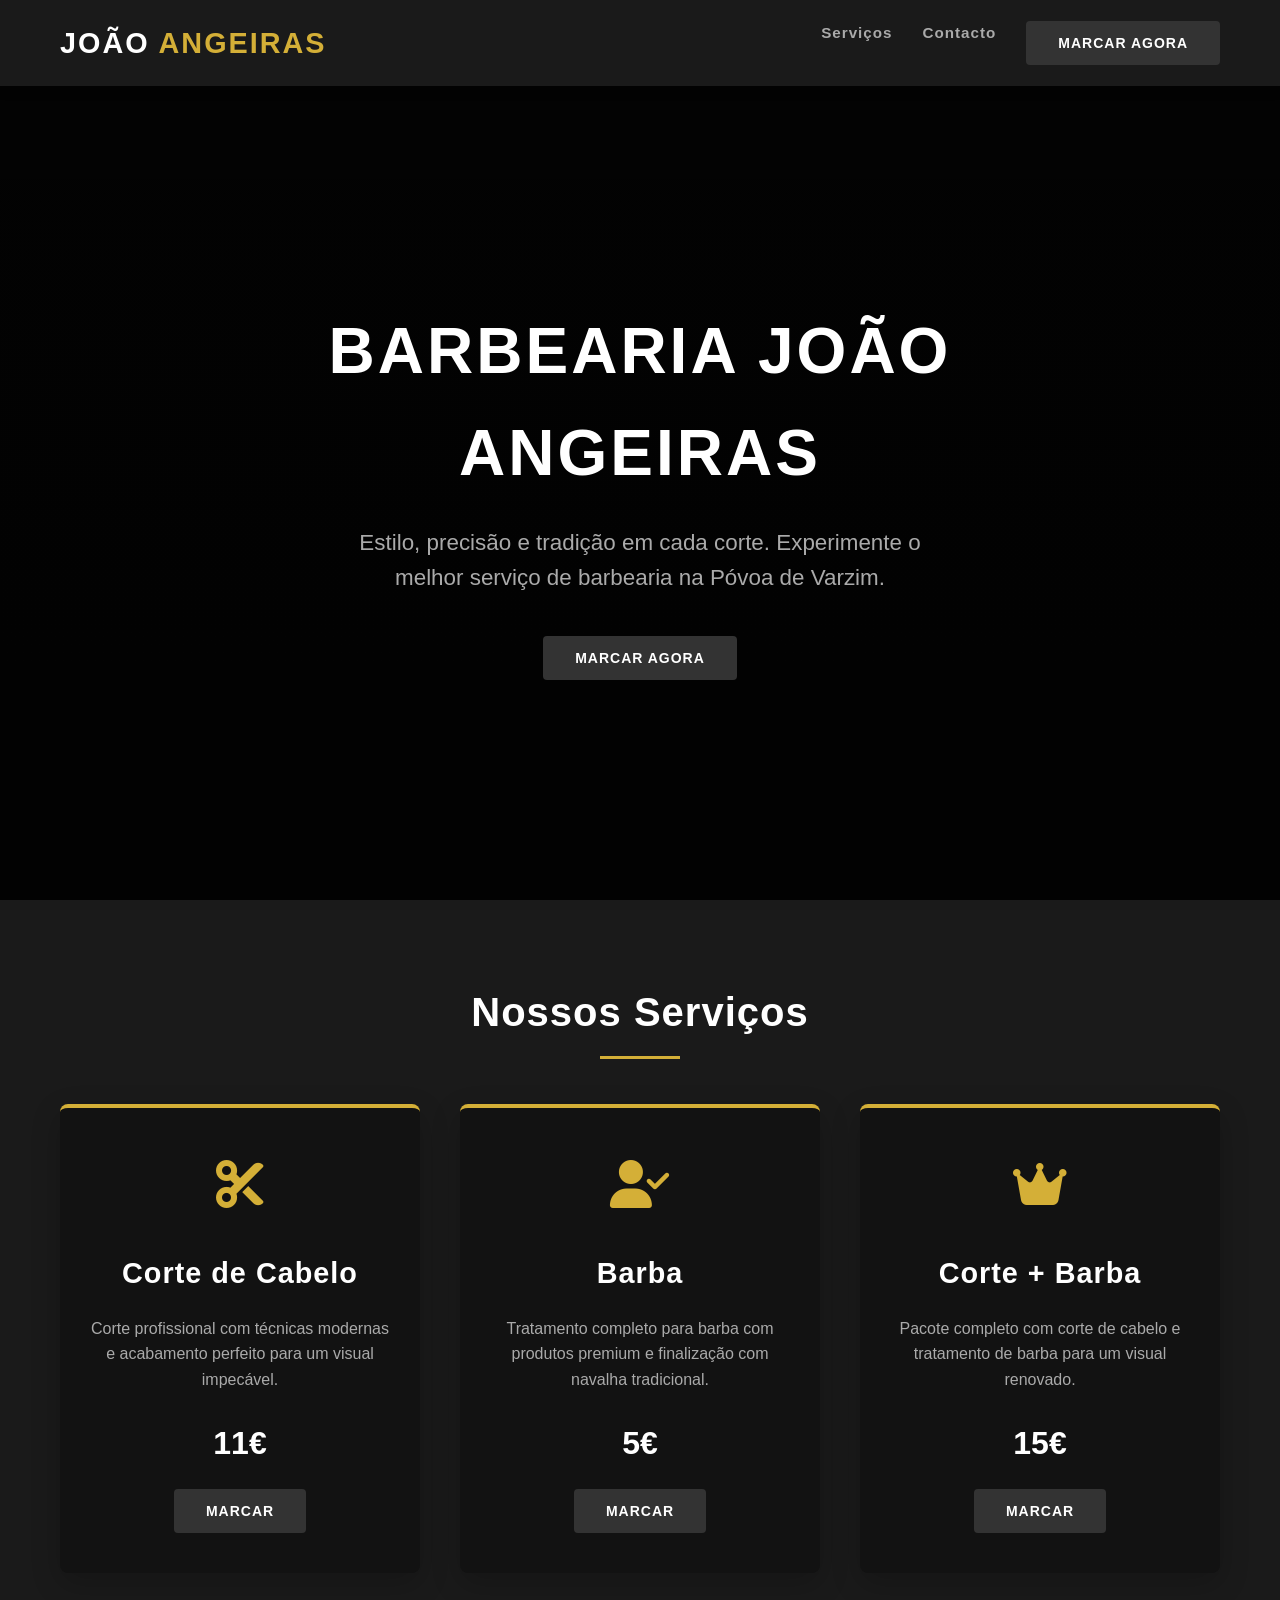
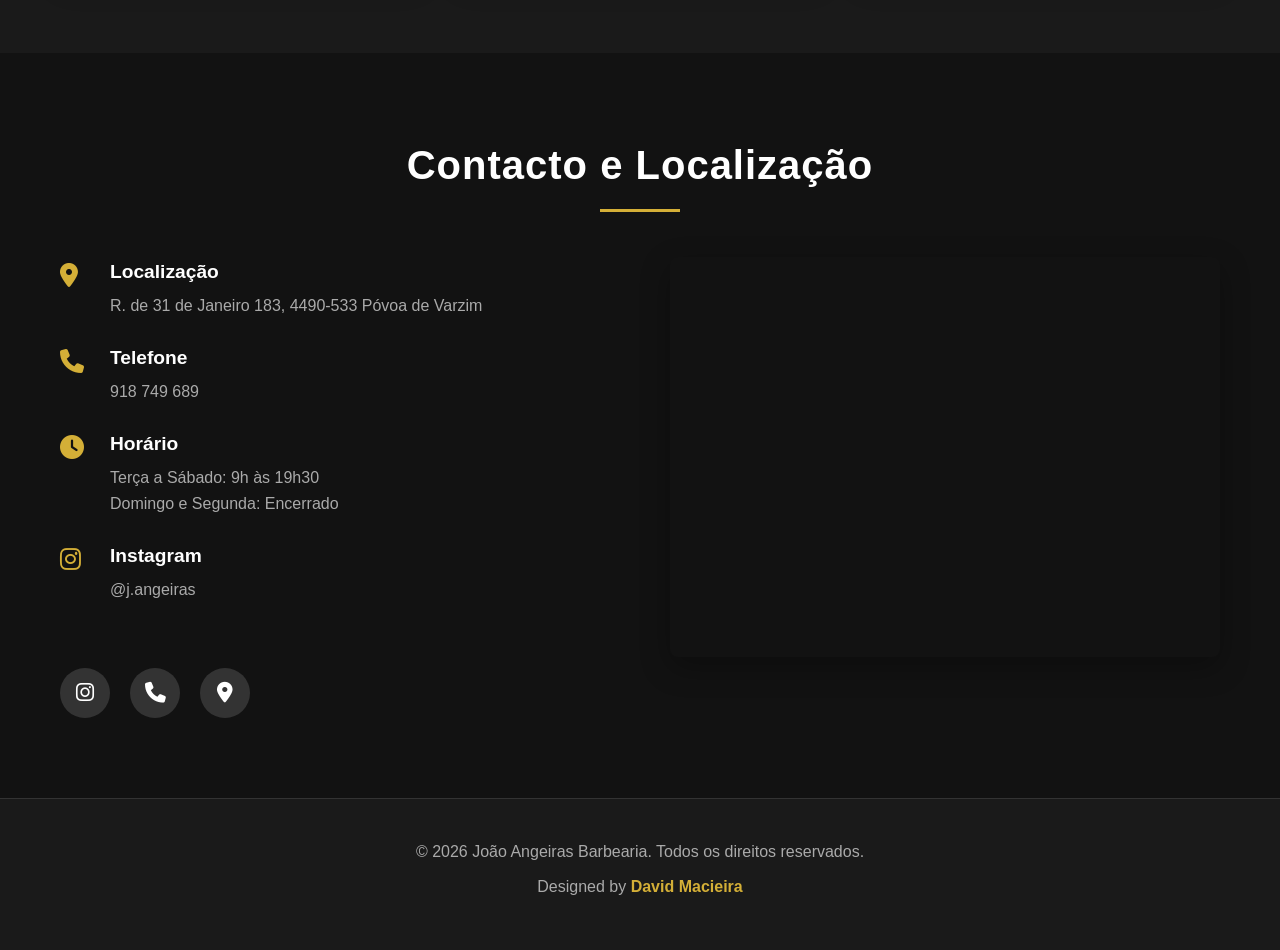
==== commit 42f18559: "testar wpp" ====
--- a/index.html
+++ b/index.html
@@ -4,11 +4,510 @@
   <meta charset="UTF-8">
   <meta name="viewport" content="width=device-width, initial-scale=1.0">
   <link rel="stylesheet" href="https://cdnjs.cloudflare.com/ajax/libs/font-awesome/6.4.0/css/all.min.css">
-  <link rel="stylesheet" href="css/style.css">
-  <title>João Angeiras - Barbearia </title>
+  <title>João Angeiras - Barbearia</title>
+  <style>
+    * {
+      margin: 0;
+      padding: 0;
+      box-sizing: border-box;
+      font-family: 'Segoe UI', Tahoma, Geneva, Verdana, sans-serif;
+    }
+
+    :root {
+      --primary-black: #121212;
+      --secondary-black: #1a1a1a;
+      --accent-gray: #333333;
+      --light-gray: #555555;
+      --text-gray: #aaaaaa;
+      --pure-white: #ffffff;
+      --gold-accent: #d4af37;
+    }
+
+    html {
+      scroll-behavior: smooth;
+    }
+
+    body {
+      background-color: var(--primary-black);
+      color: var(--pure-white);
+      line-height: 1.6;
+      overflow-x: hidden;
+    }
+
+    h1, h2, h3 {
+      font-weight: 700;
+      letter-spacing: 1px;
+    }
+
+    section {
+      padding: 80px 20px;
+    }
+
+    .container {
+      max-width: 1200px;
+      margin: 0 auto;
+      padding: 0 20px;
+    }
+
+    .btn {
+      display: inline-block;
+      background-color: var(--accent-gray);
+      color: var(--pure-white);
+      padding: 14px 32px;
+      border-radius: 4px;
+      text-decoration: none;
+      font-weight: 600;
+      letter-spacing: 1px;
+      transition: all 0.3s ease;
+      border: 2px solid transparent;
+      text-transform: uppercase;
+      font-size: 14px;
+      cursor: pointer;
+      border: none;
+    }
+
+    .btn:hover {
+      background-color: var(--pure-white);
+      color: var(--primary-black);
+      transform: translateY(-3px);
+      box-shadow: 0 10px 20px rgba(0, 0, 0, 0.2);
+    }
+
+    .section-title {
+      text-align: center;
+      margin-bottom: 60px;
+      position: relative;
+      font-size: 2.5rem;
+    }
+
+    .section-title::after {
+      content: '';
+      position: absolute;
+      width: 80px;
+      height: 3px;
+      background-color: var(--gold-accent);
+      bottom: -15px;
+      left: 50%;
+      transform: translateX(-50%);
+    }
+
+    nav {
+      background-color: var(--secondary-black);
+      position: fixed;
+      top: 0;
+      width: 100%;
+      z-index: 1000;
+      box-shadow: 0 4px 12px rgba(0, 0, 0, 0.1);
+      transition: all 0.3s ease;
+    }
+
+    nav .container {
+      display: flex;
+      justify-content: space-between;
+      align-items: center;
+      padding: 20px;
+    }
+
+    .logo {
+      font-size: 1.8rem;
+      font-weight: 700;
+      color: var(--pure-white);
+      text-decoration: none;
+      letter-spacing: 2px;
+    }
+
+    .logo span {
+      color: var(--gold-accent);
+    }
+
+    .nav-links {
+      display: flex;
+      gap: 30px;
+    }
+
+    .nav-links a {
+      color: var(--text-gray);
+      text-decoration: none;
+      font-weight: 600;
+      letter-spacing: 1px;
+      transition: color 0.3s ease;
+      font-size: 0.95rem;
+    }
+
+    .nav-links a:hover {
+      color: var(--pure-white);
+    }
+
+    .mobile-menu-btn {
+      display: none;
+      background: none;
+      border: none;
+      color: var(--pure-white);
+      font-size: 1.5rem;
+      cursor: pointer;
+      z-index: 1001;
+    }
+
+    header {
+      background: linear-gradient(rgba(0, 0, 0, 0.85), rgba(0, 0, 0, 0.9)), 
+                  url('https://images.unsplash.com/photo-1585747860715-2ba37e788b70?ixlib=rb-4.0.3&ixid=M3wxMjA3fDB8MHxwaG90by1wYWdlfHx8fGVufDB8fHx8fA%3D%3D&auto=format&fit=crop&w=1474&q=80');
+      background-size: cover;
+      background-position: center;
+      height: 100vh;
+      display: flex;
+      align-items: center;
+      justify-content: center;
+      text-align: center;
+      padding-top: 80px;
+    }
+
+    .hero-content {
+      max-width: 800px;
+      padding: 0 20px;
+      animation: fadeIn 1.5s ease-out;
+    }
+
+    @keyframes fadeIn {
+      from { opacity: 0; transform: translateY(30px); }
+      to { opacity: 1; transform: translateY(0); }
+    }
+
+    .hero-content h1 {
+      font-size: 4rem;
+      margin-bottom: 20px;
+      letter-spacing: 3px;
+      text-transform: uppercase;
+    }
+
+    .hero-content p {
+      font-size: 1.4rem;
+      color: var(--text-gray);
+      margin-bottom: 40px;
+      max-width: 600px;
+      margin-left: auto;
+      margin-right: auto;
+    }
+
+    #servicos {
+      background-color: var(--secondary-black);
+    }
+
+    .services-grid {
+      display: grid;
+      grid-template-columns: repeat(auto-fit, minmax(300px, 1fr));
+      gap: 40px;
+    }
+
+    .service-card {
+      background-color: var(--primary-black);
+      border-radius: 8px;
+      overflow: hidden;
+      transition: transform 0.4s ease, box-shadow 0.4s ease;
+      box-shadow: 0 10px 30px rgba(0, 0, 0, 0.2);
+      text-align: center;
+      padding: 40px 30px;
+      border-top: 4px solid var(--gold-accent);
+    }
+
+    .service-card:hover {
+      transform: translateY(-15px);
+      box-shadow: 0 20px 40px rgba(0, 0, 0, 0.3);
+    }
+
+    .service-icon {
+      font-size: 3rem;
+      color: var(--gold-accent);
+      margin-bottom: 25px;
+    }
+
+    .service-card h3 {
+      font-size: 1.8rem;
+      margin-bottom: 20px;
+    }
+
+    .service-card p {
+      color: var(--text-gray);
+      margin-bottom: 25px;
+    }
+
+    .service-price {
+      font-size: 2rem;
+      color: var(--pure-white);
+      font-weight: 700;
+      margin-bottom: 20px;
+    }
+
+    #contato {
+      background-color: var(--primary-black);
+    }
+
+    .contact-wrapper {
+      display: grid;
+      grid-template-columns: repeat(auto-fit, minmax(300px, 1fr));
+      gap: 60px;
+    }
+
+    .contact-info {
+      display: flex;
+      flex-direction: column;
+      gap: 25px;
+    }
+
+    .contact-item {
+      display: flex;
+      align-items: flex-start;
+      gap: 20px;
+    }
+
+    .contact-icon {
+      font-size: 1.5rem;
+      color: var(--gold-accent);
+      width: 30px;
+    }
+
+    .contact-text h4 {
+      margin-bottom: 5px;
+      font-size: 1.2rem;
+    }
+
+    .contact-text p {
+      color: var(--text-gray);
+    }
+
+    .map-container {
+      border-radius: 8px;
+      overflow: hidden;
+      box-shadow: 0 10px 30px rgba(0, 0, 0, 0.3);
+      height: 400px;
+    }
+
+    .map-container iframe {
+      width: 100%;
+      height: 100%;
+      border: none;
+    }
+
+    .social-links {
+      display: flex;
+      gap: 20px;
+      margin-top: 40px;
+    }
+
+    .social-links a {
+      display: inline-flex;
+      align-items: center;
+      justify-content: center;
+      width: 50px;
+      height: 50px;
+      background-color: var(--accent-gray);
+      border-radius: 50%;
+      color: var(--pure-white);
+      font-size: 1.3rem;
+      transition: all 0.3s ease;
+      text-decoration: none;
+    }
+
+    .social-links a:hover {
+      background-color: var(--gold-accent);
+      transform: translateY(-5px);
+    }
+
+    footer {
+      background-color: var(--secondary-black);
+      padding: 40px 20px;
+      text-align: center;
+      border-top: 1px solid var(--accent-gray);
+    }
+
+    footer p {
+      color: var(--text-gray);
+      margin-bottom: 10px;
+    }
+
+    footer a {
+      color: var(--gold-accent);
+      text-decoration: none;
+      font-weight: 600;
+      transition: color 0.3s ease;
+    }
+
+    footer a:hover {
+      color: var(--pure-white);
+      text-decoration: underline;
+    }
+
+    /* Modal de Marcação */
+    .modal {
+      display: none;
+      position: fixed;
+      z-index: 2000;
+      left: 0;
+      top: 0;
+      width: 100%;
+      height: 100%;
+      background-color: rgba(0, 0, 0, 0.9);
+      animation: fadeIn 0.3s ease;
+    }
+
+    .modal-content {
+      background-color: var(--secondary-black);
+      margin: 5% auto;
+      padding: 40px;
+      border: 1px solid var(--accent-gray);
+      border-radius: 8px;
+      width: 90%;
+      max-width: 500px;
+      position: relative;
+      animation: slideDown 0.4s ease;
+    }
+
+    @keyframes slideDown {
+      from { transform: translateY(-50px); opacity: 0; }
+      to { transform: translateY(0); opacity: 1; }
+    }
+
+    .close {
+      color: var(--text-gray);
+      position: absolute;
+      right: 20px;
+      top: 20px;
+      font-size: 28px;
+      font-weight: bold;
+      cursor: pointer;
+      transition: color 0.3s ease;
+    }
+
+    .close:hover {
+      color: var(--pure-white);
+    }
+
+    .modal h2 {
+      margin-bottom: 30px;
+      color: var(--gold-accent);
+      text-align: center;
+    }
+
+    .form-group {
+      margin-bottom: 25px;
+    }
+
+    .form-group label {
+      display: block;
+      margin-bottom: 8px;
+      color: var(--pure-white);
+      font-weight: 600;
+    }
+
+    .form-group input,
+    .form-group select {
+      width: 100%;
+      padding: 12px;
+      background-color: var(--primary-black);
+      border: 1px solid var(--accent-gray);
+      border-radius: 4px;
+      color: var(--pure-white);
+      font-size: 16px;
+      transition: border-color 0.3s ease;
+    }
+
+    .form-group input:focus,
+    .form-group select:focus {
+      outline: none;
+      border-color: var(--gold-accent);
+    }
+
+    .form-group select option {
+      background-color: var(--primary-black);
+      color: var(--pure-white);
+    }
+
+    .whatsapp-btn {
+      width: 100%;
+      background-color: #25D366;
+      padding: 16px;
+      font-size: 16px;
+      display: flex;
+      align-items: center;
+      justify-content: center;
+      gap: 10px;
+    }
+
+    .whatsapp-btn:hover {
+      background-color: #20BA5A;
+      color: var(--pure-white);
+    }
+
+    @media (max-width: 768px) {
+      .nav-links {
+        position: fixed;
+        top: 0;
+        left: 0;
+        background-color: var(--secondary-black);
+        width: 100%;
+        height: 100vh;
+        flex-direction: column;
+        align-items: center;
+        justify-content: center;
+        padding: 20px 0;
+        gap: 20px;
+        transform: translateX(-100%);
+        opacity: 0;
+        transition: all 0.3s ease;
+        z-index: 999;
+      }
+
+      .nav-links.active {
+        transform: translateX(0);
+        opacity: 1;
+      }
+
+      .nav-links a {
+        padding: 15px;
+        width: 80%;
+        text-align: center;
+        font-size: 1.2rem;
+        border: 1px solid var(--accent-gray);
+        border-radius: 4px;
+      }
+
+      .mobile-menu-btn {
+        display: block;
+      }
+
+      .hero-content h1 {
+        font-size: 2.5rem;
+      }
+
+      .hero-content p {
+        font-size: 1.2rem;
+      }
+
+      .section-title {
+        font-size: 2rem;
+      }
+
+      section {
+        padding: 60px 20px;
+      }
+
+      .modal-content {
+        margin: 10% auto;
+        padding: 30px 20px;
+      }
+    }
+
+    @media (max-width: 576px) {
+      .hero-content h1 {
+        font-size: 2rem;
+      }
+
+      .service-card {
+        padding: 30px 20px;
+      }
+    }
+  </style>
 </head>
 <body>
-  <!-- Navbar -->
   <nav>
     <div class="container">
       <a href="#" class="logo">JOÃO <span>ANGEIRAS</span></a>
@@ -18,20 +517,19 @@
       <div class="nav-links" id="navLinks">
         <a href="#servicos">Serviços</a>
         <a href="#contato">Contacto</a>
-        <a href="" class="btn">Marcar Agora</a>
+        <button class="btn" onclick="openBookingModal()">Marcar Agora</button>
       </div>
     </div>
   </nav>
-  <!-- Hero / Cabeçalho -->
+
   <header>
     <div class="hero-content">
       <h1>Barbearia João Angeiras</h1>
       <p>Estilo, precisão e tradição em cada corte. Experimente o melhor serviço de barbearia na Póvoa de Varzim.</p>
-      <a href="" class="btn">Marcar Agora</a>
+      <button class="btn" onclick="openBookingModal()">Marcar Agora</button>
     </div>
   </header>
 
-  <!-- Serviços -->
   <section id="servicos">
     <div class="container">
       <h2 class="section-title">Nossos Serviços</h2>
@@ -43,7 +541,7 @@
           <h3>Corte de Cabelo</h3>
           <p>Corte profissional com técnicas modernas e acabamento perfeito para um visual impecável.</p>
           <div class="service-price">11€</div>
-          <a href="" class="btn">Marcar</a>
+          <button class="btn" onclick="openBookingModal('Corte de Cabelo', '11€')">Marcar</button>
         </div>
 
         <div class="service-card">
@@ -53,7 +551,7 @@
           <h3>Barba</h3>
           <p>Tratamento completo para barba com produtos premium e finalização com navalha tradicional.</p>
           <div class="service-price">5€</div>
-          <a href="" class="btn">Marcar</a>
+          <button class="btn" onclick="openBookingModal('Barba', '5€')">Marcar</button>
         </div>
 
         <div class="service-card">
@@ -63,13 +561,12 @@
           <h3>Corte + Barba</h3>
           <p>Pacote completo com corte de cabelo e tratamento de barba para um visual renovado.</p>
           <div class="service-price">15€</div>
-          <a href="" class="btn">Marcar</a>
+          <button class="btn" onclick="openBookingModal('Corte + Barba', '15€')">Marcar</button>
         </div>
       </div>
     </div>
   </section>
 
-  <!-- Contato -->
   <section id="contato">
     <div class="container">
       <h2 class="section-title">Contacto e Localização</h2>
@@ -130,20 +627,203 @@
         </div>
 
         <div class="map-container">
-          <!-- Mapa do Google Maps -->
           <iframe src="https://www.google.com/maps/embed?pb=!1m18!1m12!1m3!1d2990.390245761615!2d-8.761722284320462!3d41.44417897925871!2m3!1f0!2f0!3f0!3m2!1i1024!2i768!4f13.1!3m3!1m2!1s0xd24449ecb6a9c9d%3A0x8d3c00c5b5a4e4b0!2sR.%20de%2031%20de%20Janeiro%20183%2C%204490-533%20P%C3%B3voa%20de%20Varzim!5e0!3m2!1spt-PT!2spt!4v1649788392348!5m2!1spt-PT!2spt" allowfullscreen="" loading="lazy"></iframe>
         </div>
       </div>
     </div>
   </section>
 
-  <!-- Footer -->
+  <!-- Modal de Marcação -->
+  <div id="bookingModal" class="modal">
+    <div class="modal-content">
+      <span class="close" onclick="closeBookingModal()">&times;</span>
+      <h2><i class="fas fa-calendar-check"></i> Fazer Marcação</h2>
+      
+      <div class="form-group">
+        <label for="clientName">Seu Nome *</label>
+        <input type="text" id="clientName" placeholder="Digite seu nome" required>
+      </div>
+
+      <div class="form-group">
+        <label for="serviceSelect">Serviço *</label>
+        <select id="serviceSelect" required>
+          <option value="">Selecione um serviço</option>
+          <option value="Corte de Cabelo - 11€">Corte de Cabelo - 11€</option>
+          <option value="Barba - 5€">Barba - 5€</option>
+          <option value="Corte + Barba - 15€">Corte + Barba - 15€</option>
+        </select>
+      </div>
+
+      <div class="form-group">
+        <label for="bookingDate">Data Preferida *</label>
+        <input type="date" id="bookingDate" required>
+      </div>
+
+      <div class="form-group">
+        <label for="bookingTime">Horário Preferido *</label>
+        <select id="bookingTime" required>
+          <option value="">Selecione um horário</option>
+          <option value="09:00">09:00</option>
+          <option value="09:30">09:30</option>
+          <option value="10:00">10:00</option>
+          <option value="10:30">10:30</option>
+          <option value="11:00">11:00</option>
+          <option value="11:30">11:30</option>
+          <option value="12:00">12:00</option>
+          <option value="12:30">12:30</option>
+          <option value="14:00">14:00</option>
+          <option value="14:30">14:30</option>
+          <option value="15:00">15:00</option>
+          <option value="15:30">15:30</option>
+          <option value="16:00">16:00</option>
+          <option value="16:30">16:30</option>
+          <option value="17:00">17:00</option>
+          <option value="17:30">17:30</option>
+          <option value="18:00">18:00</option>
+          <option value="18:30">18:30</option>
+          <option value="19:00">19:00</option>
+        </select>
+      </div>
+
+      <button class="btn whatsapp-btn" onclick="sendWhatsAppBooking()">
+        <i class="fab fa-whatsapp"></i> Confirmar via WhatsApp
+      </button>
+    </div>
+  </div>
+
   <footer>
     <div class="container">
       <p>© <span id="currentYear"></span> João Angeiras Barbearia. Todos os direitos reservados.</p>
       <p>Designed by <a href="https://www.linkedin.com/in/david-macieira-5791a2321/" target="_blank">David Macieira</a></p>
     </div>
   </footer>
-  <script src="js/main.js"></script>
+
+  <script>
+    // Configuração do WhatsApp (IMPORTANTE: Alterar para o número correto)
+    const WHATSAPP_NUMBER = '+351919241169   '; // Número com código do país (351 = Portugal)
+
+    // Menu mobile
+    const mobileMenuBtn = document.getElementById('mobileMenuBtn');
+    const navLinks = document.getElementById('navLinks');
+    
+    if (mobileMenuBtn && navLinks) {
+      mobileMenuBtn.addEventListener('click', () => {
+        navLinks.classList.toggle('active');
+        mobileMenuBtn.innerHTML = navLinks.classList.contains('active') 
+          ? '<i class="fas fa-times"></i>' 
+          : '<i class="fas fa-bars"></i>';
+      });
+      
+      document.querySelectorAll('.nav-links a').forEach(link => {
+        link.addEventListener('click', () => {
+          navLinks.classList.remove('active');
+          mobileMenuBtn.innerHTML = '<i class="fas fa-bars"></i>';
+        });
+      });
+    }
+
+    // Scroll suave
+    document.querySelectorAll('a[href^="#"]').forEach(anchor => {
+      anchor.addEventListener('click', function(e) {
+        e.preventDefault();
+        const targetId = this.getAttribute('href');
+        if(targetId === '#') return;
+        const targetElement = document.querySelector(targetId);
+        if(targetElement) {
+          window.scrollTo({
+            top: targetElement.offsetTop - 80,
+            behavior: 'smooth'
+          });
+        }
+      });
+    });
+
+    // Efeito navbar ao scroll
+    window.addEventListener('scroll', () => {
+      const nav = document.querySelector('nav');
+      if (nav) {
+        if (window.scrollY > 50) {
+          nav.style.backgroundColor = 'rgba(18, 18, 18, 0.95)';
+          nav.style.backdropFilter = 'blur(10px)';
+        } else {
+          nav.style.backgroundColor = 'var(--secondary-black)';
+          nav.style.backdropFilter = 'none';
+        }
+      }
+    });
+
+    // Ano atual no footer
+    document.getElementById('currentYear').textContent = new Date().getFullYear();
+
+    // Definir data mínima (hoje)
+    const today = new Date().toISOString().split('T')[0];
+    document.getElementById('bookingDate').setAttribute('min', today);
+
+    // Funções do Modal
+    function openBookingModal(service = '', price = '') {
+      const modal = document.getElementById('bookingModal');
+      modal.style.display = 'block';
+      
+      if (service && price) {
+        document.getElementById('serviceSelect').value = `${service} - ${price}`;
+      }
+    }
+
+    function closeBookingModal() {
+      document.getElementById('bookingModal').style.display = 'none';
+    }
+
+    // Fechar modal ao clicar fora
+    window.onclick = function(event) {
+      const modal = document.getElementById('bookingModal');
+      if (event.target == modal) {
+        closeBookingModal();
+      }
+    }
+
+    // Enviar marcação via WhatsApp
+    function sendWhatsAppBooking() {
+      const name = document.getElementById('clientName').value.trim();
+      const service = document.getElementById('serviceSelect').value;
+      const date = document.getElementById('bookingDate').value;
+      const time = document.getElementById('bookingTime').value;
+
+      // Validação
+      if (!name || !service || !date || !time) {
+        alert('Por favor, preencha todos os campos!');
+        return;
+      }
+
+      // Formatar a data para português
+      const dateObj = new Date(date + 'T00:00:00');
+      const options = { weekday: 'long', year: 'numeric', month: 'long', day: 'numeric' };
+      const formattedDate = dateObj.toLocaleDateString('pt-PT', options);
+
+      // Criar mensagem
+      const message = `🔔 *NOVA MARCAÇÃO*
+
+👤 *Nome:* ${name}
+✂️ *Serviço:* ${service}
+📅 *Data:* ${formattedDate}
+🕐 *Horário:* ${time}
+
+Aguardo confirmação. Obrigado!`;
+
+      // Criar link do WhatsApp
+      const whatsappURL = `https://wa.me/${WHATSAPP_NUMBER}?text=${encodeURIComponent(message)}`;
+      
+      // Abrir WhatsApp
+      window.open(whatsappURL, '_blank');
+      
+      // Fechar modal
+      closeBookingModal();
+      
+      // Limpar formulário
+      document.getElementById('clientName').value = '';
+      document.getElementById('serviceSelect').value = '';
+      document.getElementById('bookingDate').value = '';
+      document.getElementById('bookingTime').value = '';
+    }
+  </script>
 </body>
 </html>
